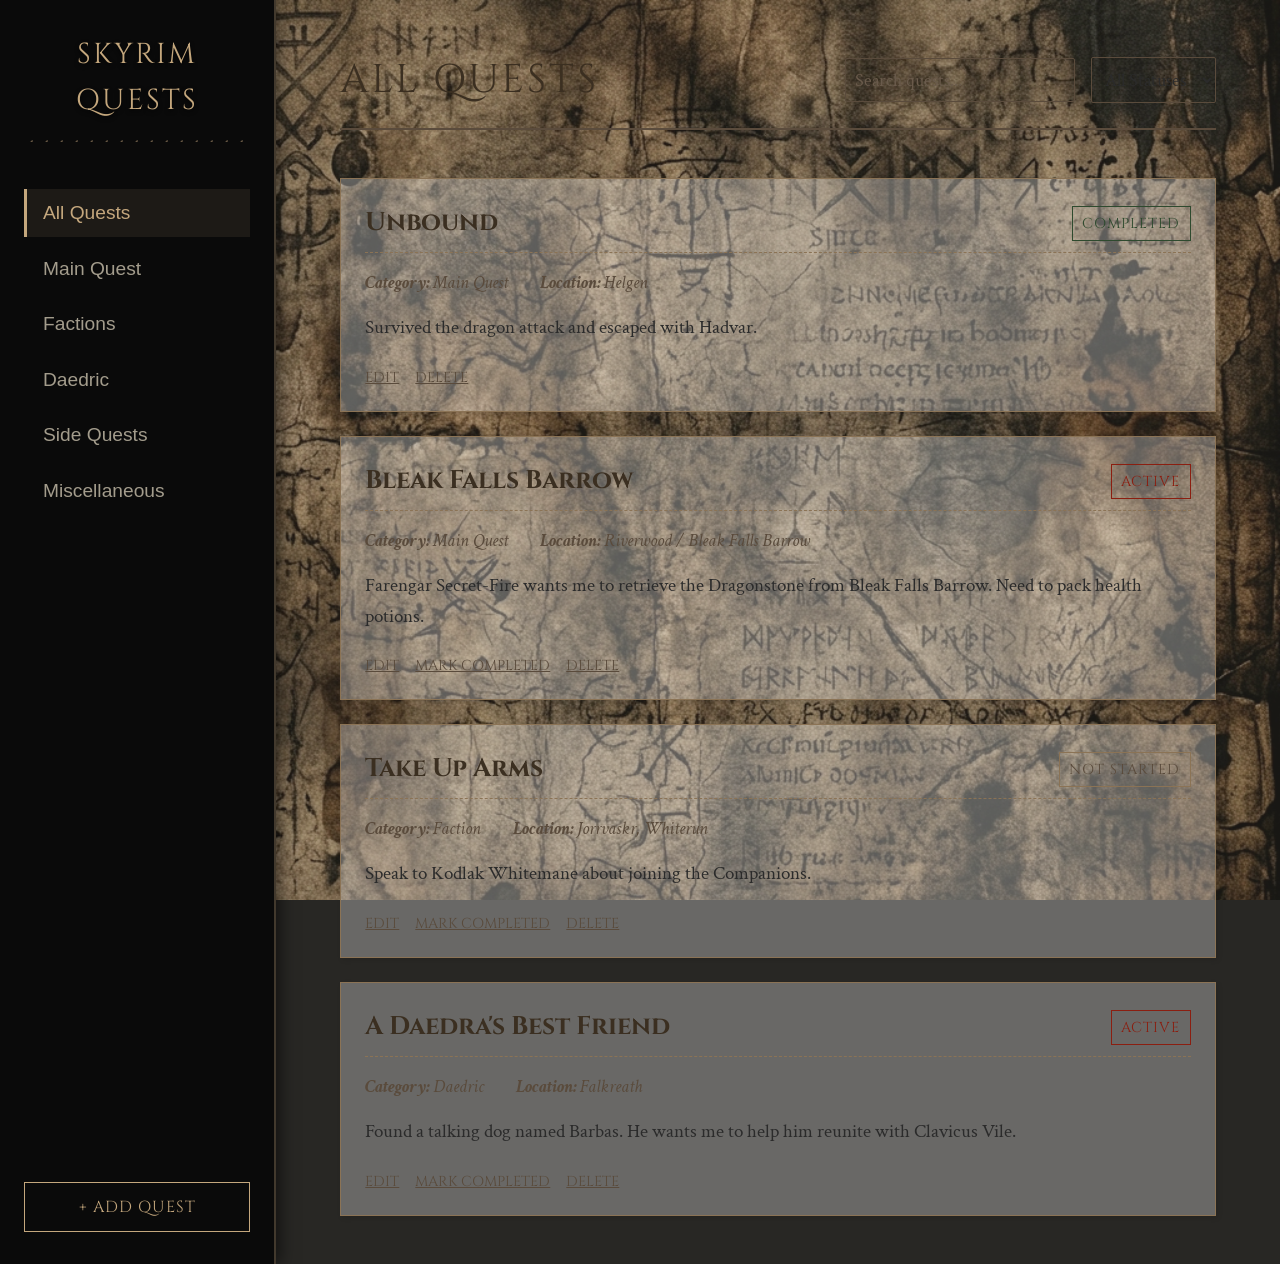
==== index.html @ 235bdf34 "Add initial quest tracking functionality with mock data and UI structure" ====
<!DOCTYPE html>
<html lang="en">
<head>
    <meta charset="UTF-8">
    <meta name="viewport" content="width=device-width, initial-scale=1.0">
    <title>Skyrim Quest Tracker</title>
    <meta name="description" content="A comprehensive tool to track your progress in The Elder Scrolls V: Skyrim.">
    <link rel="preconnect" href="https://fonts.googleapis.com">
    <link rel="preconnect" href="https://fonts.gstatic.com" crossorigin>
    <link href="https://fonts.googleapis.com/css2?family=Cinzel:wght@400;700&family=Crimson+Text:ital,wght@0,400;0,600;0,700;1,400&display=swap" rel="stylesheet">
    <link rel="stylesheet" href="styles.css">
</head>
<body>
    <div class="app-container">
        <!-- Sidebar Navigation -->
        <nav class="sidebar" id="sidebar">
            <div class="sidebar-header">
                <h1>Skyrim Quests</h1>
                <div class="ornament"></div>
            </div>
            
            <ul class="nav-links" id="category-nav">
                <li><button type="button" class="nav-item active" data-category="All" aria-pressed="true">All Quests</button></li>
                <li><button type="button" class="nav-item" data-category="Main Quest" aria-pressed="false">Main Quest</button></li>
                <li><button type="button" class="nav-item" data-category="Faction" aria-pressed="false">Factions</button></li>
                <li><button type="button" class="nav-item" data-category="Daedric" aria-pressed="false">Daedric</button></li>
                <li><button type="button" class="nav-item" data-category="Side Quest" aria-pressed="false">Side Quests</button></li>
                <li><button type="button" class="nav-item" data-category="Miscellaneous" aria-pressed="false">Miscellaneous</button></li>
            </ul>

            <button id="btn-add-quest" class="primary-btn">+ Add Quest</button>
        </nav>

        <!-- Main Content Area -->
        <main class="main-content">
            <header class="main-header">
                <h2 id="current-category-title">All Quests</h2>
                <div class="header-controls">
                    <label class="sr-only" for="search-input">Search quests</label>
                    <input type="text" id="search-input" placeholder="Search quests..." aria-label="Search quests by title or notes" autocomplete="off">
                    <label class="sr-only" for="status-filter">Filter by status</label>
                    <select id="status-filter" aria-label="Filter quests by status">
                        <option value="All">All Statuses</option>
                        <option value="Active">Active</option>
                        <option value="Completed">Completed</option>
                        <option value="Not Started">Not Started</option>
                    </select>
                </div>
            </header>

            <div class="quest-list-container">
                <ul id="quest-list" class="quest-list">
                    <!-- Quest items will be injected here by JS -->
                </ul>
                <div id="empty-state" class="empty-state hidden">
                    <p>No quests found.</p>
                </div>
            </div>
        </main>
    </div>

    <!-- Add/Edit Quest Modal -->
    <div id="quest-modal" class="modal hidden" role="dialog" aria-modal="true" aria-labelledby="modal-title" aria-describedby="quest-form-help">
        <div class="modal-content" tabindex="-1">
            <button type="button" class="close-modal" id="close-modal" aria-label="Close quest editor">&times;</button>
            <h2 id="modal-title">Add New Quest</h2>
            <p id="quest-form-help" class="form-help">Required fields are marked by the browser and quest names cannot be blank.</p>
            
            <form id="quest-form">
                <div class="form-group">
                    <label for="quest-title">Quest Name</label>
                    <input type="text" id="quest-title" required maxlength="120" aria-describedby="quest-title-error">
                    <p id="quest-title-error" class="field-error hidden" aria-live="polite"></p>
                </div>
                
                <div class="form-row">
                    <div class="form-group">
                        <label for="quest-category">Category</label>
                        <select id="quest-category" required>
                            <option value="Main Quest">Main Quest</option>
                            <option value="Faction">Faction</option>
                            <option value="Daedric">Daedric</option>
                            <option value="Side Quest">Side Quest</option>
                            <option value="Miscellaneous">Miscellaneous</option>
                        </select>
                    </div>
                    
                    <div class="form-group">
                        <label for="quest-status">Status</label>
                        <select id="quest-status" required>
                            <option value="Not Started">Not Started</option>
                            <option value="Active">Active</option>
                            <option value="Completed">Completed</option>
                        </select>
                    </div>
                </div>

                <div class="form-group">
                    <label for="quest-location">Location</label>
                    <input type="text" id="quest-location" maxlength="120">
                </div>
                
                <div class="form-group">
                    <label for="quest-notes">Journal Notes</label>
                    <textarea id="quest-notes" rows="4" maxlength="1500"></textarea>
                </div>

                <button type="submit" class="primary-btn submit-btn">Save Quest</button>
            </form>
        </div>
    </div>

    <script src="app.js"></script>
</body>
</html>
---- styles.css ----
:root {
    --bg-dark: #121212;
    --bg-panel: #1e1e1e;
    --text-primary: #e8dcc4; /* Parchment/bone color */
    --text-secondary: #a39c8c;
    --accent: #c4a77d; /* Gold/brass */
    --accent-hover: #e0ca9d;
    --border-color: rgba(196, 167, 125, 0.3);
    
    --font-heading: 'Cinzel', serif;
    --font-body: 'Crimson Text', serif;
}

* {
    box-sizing: border-box;
    margin: 0;
    padding: 0;
}

body {
    font-family: var(--font-body);
    background-color: var(--bg-dark);
    color: var(--text-primary);
    line-height: 1.6;
    overflow-x: hidden;
    /* Adding a subtle dark noise texture could go here */
}

h1, h2, h3, h4, h5, h6 {
    font-family: var(--font-heading);
    font-weight: 400;
}

.app-container {
    display: flex;
    min-height: 100vh;
}

/* Sidebar */
.sidebar {
    width: 280px;
    background-color: #0a0a0a;
    border-right: 2px solid var(--border-color);
    padding: 2rem 1.5rem;
    display: flex;
    flex-direction: column;
    box-shadow: 5px 0 15px rgba(0, 0, 0, 0.5);
    z-index: 10;
}

.sidebar-header {
    margin-bottom: 2.5rem;
    text-align: center;
}

.sidebar-header h1 {
    font-size: 1.8rem;
    color: var(--accent);
    letter-spacing: 2px;
    text-transform: uppercase;
    text-shadow: 0 2px 4px rgba(0,0,0,0.8);
}

.ornament {
    height: 15px;
    margin-top: 10px;
    background: radial-gradient(circle, var(--accent) 1px, transparent 1px);
    background-size: 15px 15px;
    background-position: center;
    background-repeat: repeat-x;
    opacity: 0.5;
}

.nav-links {
    list-style: none;
    flex-grow: 1;
}

.nav-links li {
    margin-bottom: 0.5rem;
}

.nav-item {
    display: block;
    width: 100%;
    padding: 0.8rem 1rem;
    cursor: pointer;
    font-size: 1.2rem;
    border-left: 3px solid transparent;
    transition: all 0.3s ease;
    color: var(--text-secondary);
    background: transparent;
    border-top: none;
    border-right: none;
    border-bottom: none;
    text-align: left;
}

.nav-item:hover {
    color: var(--text-primary);
    background-color: rgba(255, 255, 255, 0.03);
    padding-left: 1.5rem;
}

.nav-item.active {
    color: var(--accent);
    border-left: 3px solid var(--accent);
    background-color: rgba(196, 167, 125, 0.1);
}

.nav-item:focus-visible,
.primary-btn:focus-visible,
.action-btn:focus-visible,
.close-modal:focus-visible,
input:focus-visible,
select:focus-visible,
textarea:focus-visible {
    outline: 2px solid #8b1e10;
    outline-offset: 2px;
}

/* Primary Button */
.primary-btn {
    background: transparent;
    color: var(--accent);
    border: 1px solid var(--accent);
    padding: 0.8rem;
    font-family: var(--font-heading);
    font-size: 1rem;
    cursor: pointer;
    transition: all 0.3s ease;
    text-transform: uppercase;
    letter-spacing: 1px;
}

.primary-btn:hover {
    background-color: var(--accent);
    color: var(--bg-dark);
    box-shadow: 0 0 10px rgba(196, 167, 125, 0.4);
}

/* Main Content */
.main-content {
    flex-grow: 1;
    background-image: url('assets/parchment.png');
    background-size: cover;
    background-attachment: fixed;
    background-position: center;
    position: relative;
    padding: 3rem 4rem;
    color: #2b2b2b; /* Dark ink color for parchment */
}

/* Adding an overlay to make parchment a bit more readable if needed */
.main-content::before {
    content: '';
    position: absolute;
    top: 0; left: 0; right: 0; bottom: 0;
    background: rgba(232, 220, 196, 0.1); 
    pointer-events: none;
}

.main-header {
    position: relative;
    z-index: 1;
    display: flex;
    justify-content: space-between;
    align-items: center;
    margin-bottom: 3rem;
    border-bottom: 2px solid #5a4b3c;
    padding-bottom: 1rem;
}

.main-header h2 {
    font-size: 2.5rem;
    color: #3b2f21;
    text-transform: uppercase;
    letter-spacing: 3px;
}

.header-controls {
    display: flex;
    gap: 1rem;
    align-items: center;
}

input, select, textarea {
    font-family: var(--font-body);
    font-size: 1.1rem;
    padding: 0.6rem;
    background-color: rgba(0, 0, 0, 0.05);
    border: 1px solid #5a4b3c;
    color: #2b2b2b;
    border-radius: 2px;
}

input:focus, select:focus, textarea:focus {
    outline: none;
    border-color: #8b1e10; /* Dragon red focus */
    box-shadow: 0 0 5px rgba(139, 30, 16, 0.3);
}

::placeholder {
    color: #6a5b4c;
}

/* Quest List */
.quest-list-container {
    position: relative;
    z-index: 1;
}

.quest-list {
    list-style: none;
    display: flex;
    flex-direction: column;
    gap: 1.5rem;
}

.quest-card {
    background: rgba(255, 255, 255, 0.3);
    border: 1px solid #8b7355;
    padding: 1.5rem;
    display: flex;
    flex-direction: column;
    gap: 1rem;
    transition: transform 0.2s, box-shadow 0.2s;
    box-shadow: 2px 2px 5px rgba(0,0,0,0.1);
}

.quest-card:hover {
    transform: translateY(-2px);
    box-shadow: 4px 4px 10px rgba(0,0,0,0.15);
    background: rgba(255, 255, 255, 0.4);
}

.quest-header {
    display: flex;
    justify-content: space-between;
    align-items: center;
    border-bottom: 1px dashed #8b7355;
    padding-bottom: 0.5rem;
}

.quest-title {
    font-family: var(--font-heading);
    font-size: 1.6rem;
    font-weight: 700;
    color: #3b2f21;
}

.quest-status {
    font-family: var(--font-heading);
    font-size: 0.9rem;
    padding: 0.3rem 0.6rem;
    border: 1px solid #8b7355;
    text-transform: uppercase;
    letter-spacing: 1px;
}

.status-active { color: #8b1e10; border-color: #8b1e10; }
.status-completed { color: #2e4a2e; border-color: #2e4a2e; }
.status-not-started { color: #5a4b3c; }

.quest-meta {
    display: flex;
    gap: 2rem;
    font-style: italic;
    font-size: 1.1rem;
    color: #5a4b3c;
}

.quest-notes {
    font-size: 1.2rem;
    line-height: 1.6;
}

.quest-notes p {
    white-space: pre-line;
}

.quest-actions {
    display: flex;
    gap: 1rem;
    margin-top: 0.5rem;
}

.action-btn {
    background: none;
    border: none;
    font-family: var(--font-heading);
    color: #5a4b3c;
    cursor: pointer;
    font-size: 0.9rem;
    text-transform: uppercase;
    text-decoration: underline;
}

.action-btn:hover {
    color: #8b1e10;
}

.empty-state {
    text-align: center;
    font-size: 1.5rem;
    color: #6a5b4c;
    font-style: italic;
    padding: 3rem;
}

.hidden {
    display: none !important;
}

/* Modal */
.modal {
    position: fixed;
    top: 0; left: 0; width: 100%; height: 100%;
    background: rgba(0, 0, 0, 0.8);
    display: flex;
    justify-content: center;
    align-items: center;
    z-index: 100;
}

.modal-content {
    background-image: url('assets/parchment.png');
    background-size: cover;
    padding: 3rem;
    width: 90%;
    max-width: 600px;
    border: 2px solid var(--accent);
    box-shadow: 0 0 30px rgba(0,0,0,0.8);
    position: relative;
    color: #2b2b2b;
}

.close-modal {
    position: absolute;
    top: 1rem;
    right: 1.5rem;
    font-size: 2rem;
    cursor: pointer;
    color: #5a4b3c;
    background: transparent;
    border: none;
    line-height: 1;
}

.close-modal:hover {
    color: #8b1e10;
}

.modal-content h2 {
    font-size: 2rem;
    margin-bottom: 2rem;
    color: #3b2f21;
    border-bottom: 2px solid #5a4b3c;
    padding-bottom: 0.5rem;
}

.form-group {
    display: flex;
    flex-direction: column;
    margin-bottom: 1.5rem;
}

.form-row {
    display: flex;
    gap: 1.5rem;
}

.form-row .form-group {
    flex: 1;
}

.form-group label {
    font-family: var(--font-heading);
    font-weight: 700;
    margin-bottom: 0.5rem;
    color: #3b2f21;
    text-transform: uppercase;
    letter-spacing: 1px;
}

.form-help {
    margin-bottom: 1.5rem;
    color: #5a4b3c;
}

.field-error {
    margin-top: 0.4rem;
    color: #8b1e10;
    font-size: 1rem;
}

.sr-only {
    position: absolute;
    width: 1px;
    height: 1px;
    padding: 0;
    margin: -1px;
    overflow: hidden;
    clip: rect(0, 0, 0, 0);
    white-space: nowrap;
    border: 0;
}

.submit-btn {
    width: 100%;
    margin-top: 1rem;
    border-color: #3b2f21;
    color: #3b2f21;
}

.submit-btn:hover {
    background-color: #3b2f21;
    color: #e8dcc4;
    box-shadow: none;
}

/* Responsive */
@media (max-width: 768px) {
    .app-container {
        flex-direction: column;
    }
    .sidebar {
        width: 100%;
        border-right: none;
        border-bottom: 2px solid var(--border-color);
        padding: 1rem;
    }
    .main-content {
        padding: 1.5rem;
    }
    .main-header {
        flex-direction: column;
        align-items: flex-start;
        gap: 1rem;
    }
    .header-controls {
        width: 100%;
        flex-direction: column;
    }
    .header-controls input, .header-controls select {
        flex: 1;
        width: 100%;
    }
    .quest-header,
    .quest-meta,
    .quest-actions,
    .form-row {
        flex-direction: column;
        align-items: flex-start;
        gap: 0.75rem;
    }
    .modal-content {
        padding: 2rem 1.5rem;
    }
}
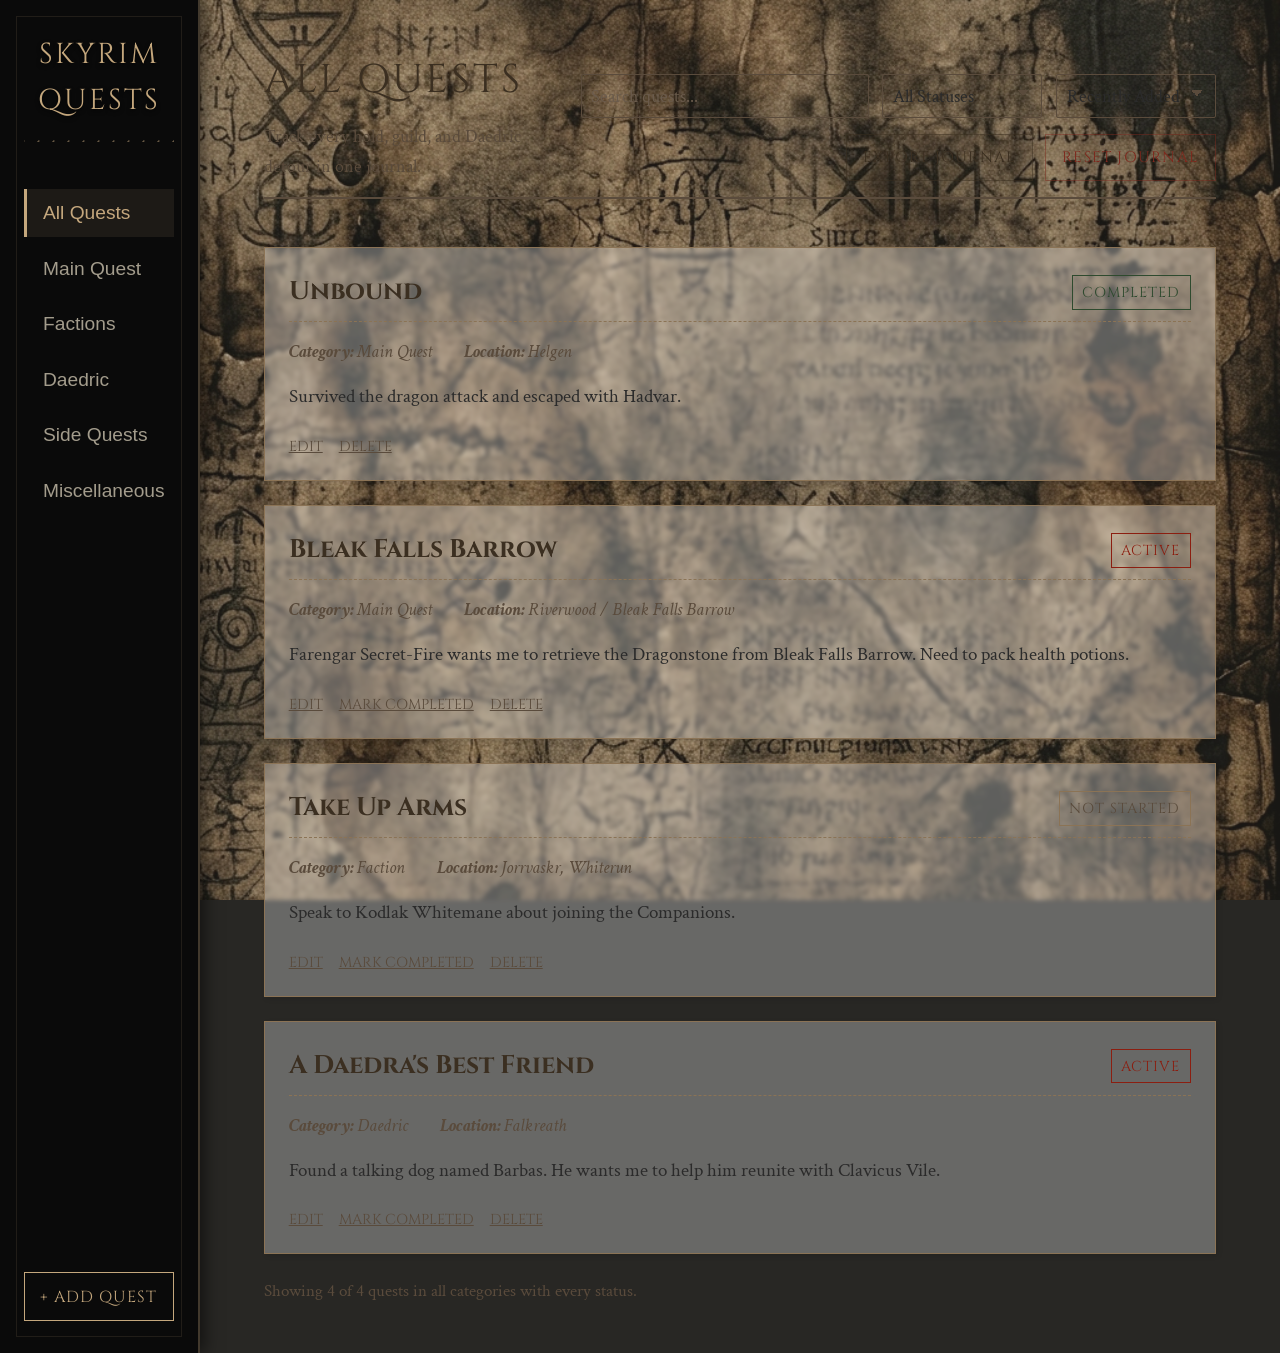
==== commit 05d154e4: "Enhance quest tracking functionality with improved state management, filtering, sorting, and UI upda" ====
--- a/index.html
+++ b/index.html
@@ -34,17 +34,34 @@
         <!-- Main Content Area -->
         <main class="main-content">
             <header class="main-header">
-                <h2 id="current-category-title">All Quests</h2>
+                <div class="header-copy">
+                    <h2 id="current-category-title">All Quests</h2>
+                    <p class="header-subtitle">Track every hold, guild, and Daedric detour in one journal.</p>
+                </div>
                 <div class="header-controls">
-                    <label class="sr-only" for="search-input">Search quests</label>
-                    <input type="text" id="search-input" placeholder="Search quests..." aria-label="Search quests by title or notes" autocomplete="off">
-                    <label class="sr-only" for="status-filter">Filter by status</label>
-                    <select id="status-filter" aria-label="Filter quests by status">
-                        <option value="All">All Statuses</option>
-                        <option value="Active">Active</option>
-                        <option value="Completed">Completed</option>
-                        <option value="Not Started">Not Started</option>
-                    </select>
+                    <div class="filter-grid">
+                        <label class="sr-only" for="search-input">Search quests</label>
+                        <input type="text" id="search-input" placeholder="Search quests..." aria-label="Search quests by title or notes" autocomplete="off">
+                        <label class="sr-only" for="status-filter">Filter by status</label>
+                        <select id="status-filter" aria-label="Filter quests by status">
+                            <option value="All">All Statuses</option>
+                            <option value="Active">Active</option>
+                            <option value="Completed">Completed</option>
+                            <option value="Not Started">Not Started</option>
+                        </select>
+                        <label class="sr-only" for="sort-filter">Sort quests</label>
+                        <select id="sort-filter" aria-label="Sort quests">
+                            <option value="recent">Recently Added</option>
+                            <option value="title-asc">Title A to Z</option>
+                            <option value="title-desc">Title Z to A</option>
+                            <option value="status">Status</option>
+                            <option value="category">Category</option>
+                        </select>
+                    </div>
+                    <div class="utility-actions">
+                        <button type="button" id="btn-export-quests" class="secondary-btn">Export Journal</button>
+                        <button type="button" id="btn-reset-quests" class="secondary-btn danger-btn">Reset Journal</button>
+                    </div>
                 </div>
             </header>
 
@@ -56,6 +73,7 @@
                     <p>No quests found.</p>
                 </div>
             </div>
+            <p id="quest-summary" class="quest-summary" aria-live="polite"></p>
         </main>
     </div>
 
--- a/styles.css
+++ b/styles.css
@@ -5,6 +5,8 @@
     --text-secondary: #a39c8c;
     --accent: #c4a77d; /* Gold/brass */
     --accent-hover: #e0ca9d;
+    --accent-deep: #7f5b32;
+    --danger: #7e281d;
     --border-color: rgba(196, 167, 125, 0.3);
     
     --font-heading: 'Cinzel', serif;
@@ -46,6 +48,16 @@
     flex-direction: column;
     box-shadow: 5px 0 15px rgba(0, 0, 0, 0.5);
     z-index: 10;
+    position: relative;
+    overflow: hidden;
+}
+
+.sidebar::after {
+    content: '';
+    position: absolute;
+    inset: 1rem;
+    border: 1px solid rgba(196, 167, 125, 0.12);
+    pointer-events: none;
 }
 
 .sidebar-header {
@@ -133,6 +145,35 @@
     letter-spacing: 1px;
 }
 
+.secondary-btn {
+    background: rgba(59, 47, 33, 0.08);
+    color: #3b2f21;
+    border: 1px solid rgba(59, 47, 33, 0.45);
+    padding: 0.75rem 1rem;
+    font-family: var(--font-heading);
+    font-size: 0.95rem;
+    cursor: pointer;
+    text-transform: uppercase;
+    letter-spacing: 0.08em;
+    transition: background-color 0.2s ease, color 0.2s ease, transform 0.2s ease;
+}
+
+.secondary-btn:hover {
+    background: #3b2f21;
+    color: #f3e9d6;
+    transform: translateY(-1px);
+}
+
+.danger-btn {
+    border-color: rgba(126, 40, 29, 0.45);
+    color: var(--danger);
+}
+
+.danger-btn:hover {
+    background: var(--danger);
+    color: #f8eee3;
+}
+
 .primary-btn:hover {
     background-color: var(--accent);
     color: var(--bg-dark);
@@ -149,6 +190,7 @@
     position: relative;
     padding: 3rem 4rem;
     color: #2b2b2b; /* Dark ink color for parchment */
+    isolation: isolate;
 }
 
 /* Adding an overlay to make parchment a bit more readable if needed */
@@ -165,10 +207,15 @@
     z-index: 1;
     display: flex;
     justify-content: space-between;
-    align-items: center;
+    align-items: flex-end;
     margin-bottom: 3rem;
     border-bottom: 2px solid #5a4b3c;
     padding-bottom: 1rem;
+    gap: 1.5rem;
+}
+
+.header-copy {
+    max-width: 28rem;
 }
 
 .main-header h2 {
@@ -178,10 +225,31 @@
     letter-spacing: 3px;
 }
 
+.header-subtitle {
+    margin-top: 0.65rem;
+    color: #5a4b3c;
+    font-size: 1.15rem;
+    max-width: 30rem;
+}
+
 .header-controls {
     display: flex;
     gap: 1rem;
-    align-items: center;
+    align-items: flex-end;
+    flex-wrap: wrap;
+    justify-content: flex-end;
+}
+
+.filter-grid {
+    display: grid;
+    grid-template-columns: minmax(14rem, 1.8fr) repeat(2, minmax(10rem, 1fr));
+    gap: 0.85rem;
+}
+
+.utility-actions {
+    display: flex;
+    gap: 0.75rem;
+    flex-wrap: wrap;
 }
 
 input, select, textarea {
@@ -194,6 +262,15 @@
     border-radius: 2px;
 }
 
+select {
+    appearance: none;
+    background-image: linear-gradient(45deg, transparent 50%, #5a4b3c 50%), linear-gradient(135deg, #5a4b3c 50%, transparent 50%);
+    background-position: calc(100% - 18px) calc(50% - 3px), calc(100% - 12px) calc(50% - 3px);
+    background-size: 6px 6px, 6px 6px;
+    background-repeat: no-repeat;
+    padding-right: 2.2rem;
+}
+
 input:focus, select:focus, textarea:focus {
     outline: none;
     border-color: #8b1e10; /* Dragon red focus */
@@ -226,6 +303,7 @@
     gap: 1rem;
     transition: transform 0.2s, box-shadow 0.2s;
     box-shadow: 2px 2px 5px rgba(0,0,0,0.1);
+    backdrop-filter: blur(2px);
 }
 
 .quest-card:hover {
@@ -283,6 +361,7 @@
     display: flex;
     gap: 1rem;
     margin-top: 0.5rem;
+    flex-wrap: wrap;
 }
 
 .action-btn {
@@ -308,6 +387,14 @@
     padding: 3rem;
 }
 
+.quest-summary {
+    position: relative;
+    z-index: 1;
+    margin-top: 1.5rem;
+    color: #5a4b3c;
+    font-size: 1.05rem;
+}
+
 .hidden {
     display: none !important;
 }
@@ -329,6 +416,8 @@
     padding: 3rem;
     width: 90%;
     max-width: 600px;
+    max-height: min(90vh, 48rem);
+    overflow-y: auto;
     border: 2px solid var(--accent);
     box-shadow: 0 0 30px rgba(0,0,0,0.8);
     position: relative;
@@ -430,8 +519,12 @@
         border-bottom: 2px solid var(--border-color);
         padding: 1rem;
     }
+    .sidebar::after {
+        inset: 0.6rem;
+    }
     .main-content {
         padding: 1.5rem;
+        background-attachment: scroll;
     }
     .main-header {
         flex-direction: column;
@@ -441,9 +534,20 @@
     .header-controls {
         width: 100%;
         flex-direction: column;
-    }
-    .header-controls input, .header-controls select {
-        flex: 1;
+        align-items: stretch;
+    }
+    .filter-grid,
+    .utility-actions {
+        width: 100%;
+    }
+    .filter-grid {
+        grid-template-columns: 1fr;
+    }
+    .utility-actions {
+        flex-direction: column;
+    }
+    .secondary-btn,
+    .primary-btn {
         width: 100%;
     }
     .quest-header,
@@ -454,7 +558,37 @@
         align-items: flex-start;
         gap: 0.75rem;
     }
+    .main-header h2 {
+        font-size: 2rem;
+        letter-spacing: 2px;
+    }
+    .quest-card {
+        padding: 1.2rem;
+    }
     .modal-content {
         padding: 2rem 1.5rem;
-    }
-}
+        width: calc(100% - 1.5rem);
+    }
+}
+
+@media (max-width: 480px) {
+    body {
+        line-height: 1.5;
+    }
+    .sidebar-header h1 {
+        font-size: 1.45rem;
+    }
+    .main-content {
+        padding: 1rem;
+    }
+    .quest-title {
+        font-size: 1.3rem;
+    }
+    .quest-meta,
+    .quest-notes {
+        font-size: 1rem;
+    }
+    .action-btn {
+        font-size: 0.85rem;
+    }
+}
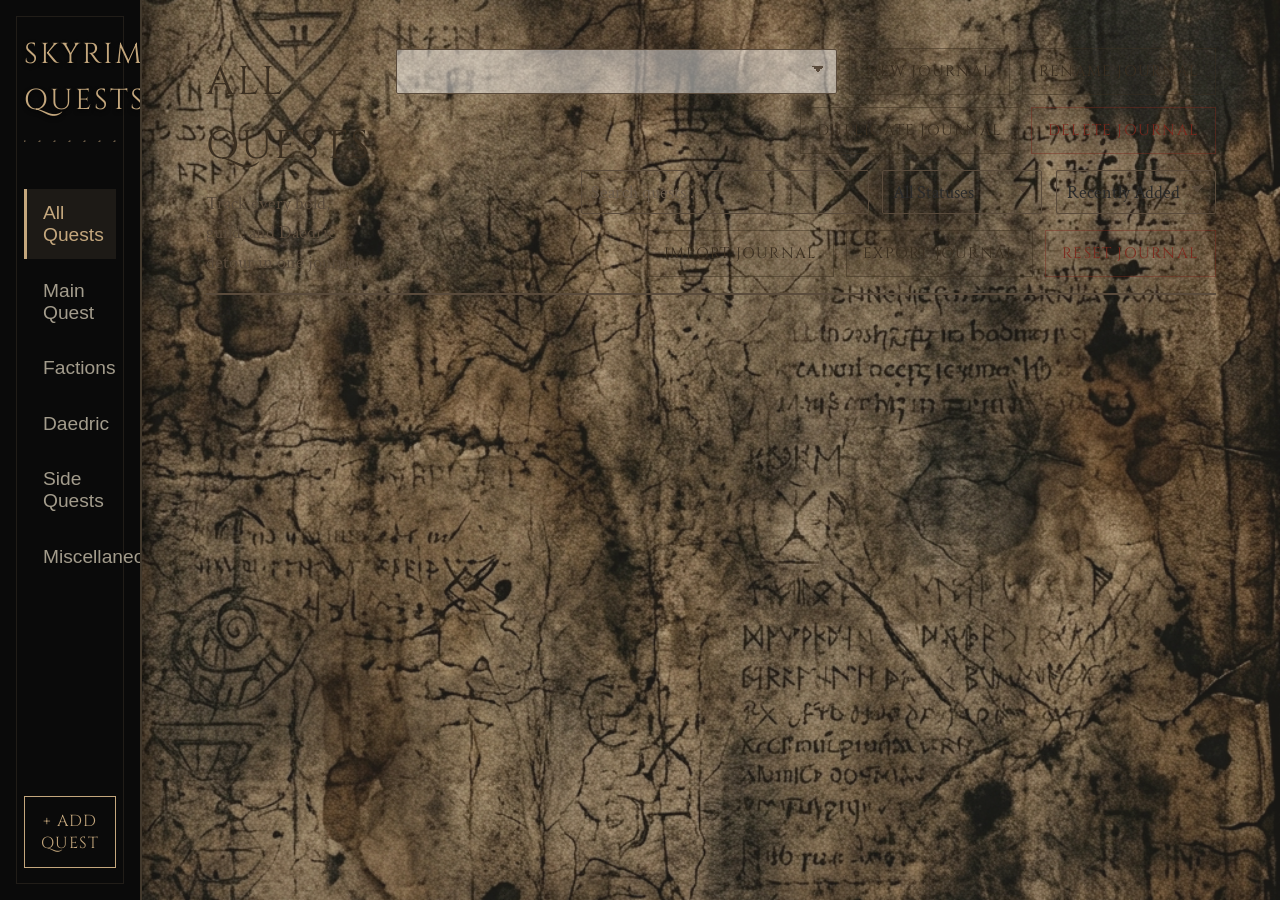
==== commit fb977f79: "feat: add journal management controls and quest data handling - Introduced journal controls in index" ====
--- a/index.html
+++ b/index.html
@@ -39,6 +39,14 @@
                     <p class="header-subtitle">Track every hold, guild, and Daedric detour in one journal.</p>
                 </div>
                 <div class="header-controls">
+                    <div class="journal-controls">
+                        <label class="sr-only" for="journal-select">Select journal</label>
+                        <select id="journal-select" aria-label="Select character journal"></select>
+                        <button type="button" id="btn-new-journal" class="secondary-btn">New Journal</button>
+                        <button type="button" id="btn-rename-journal" class="secondary-btn">Rename Journal</button>
+                        <button type="button" id="btn-duplicate-journal" class="secondary-btn">Duplicate Journal</button>
+                        <button type="button" id="btn-delete-journal" class="secondary-btn danger-btn">Delete Journal</button>
+                    </div>
                     <div class="filter-grid">
                         <label class="sr-only" for="search-input">Search quests</label>
                         <input type="text" id="search-input" placeholder="Search quests..." aria-label="Search quests by title or notes" autocomplete="off">
@@ -59,6 +67,7 @@
                         </select>
                     </div>
                     <div class="utility-actions">
+                        <button type="button" id="btn-import-quests" class="secondary-btn">Import Journal</button>
                         <button type="button" id="btn-export-quests" class="secondary-btn">Export Journal</button>
                         <button type="button" id="btn-reset-quests" class="secondary-btn danger-btn">Reset Journal</button>
                     </div>
@@ -76,6 +85,8 @@
             <p id="quest-summary" class="quest-summary" aria-live="polite"></p>
         </main>
     </div>
+
+    <input type="file" id="import-quests-input" accept=".json,application/json" hidden>
 
     <!-- Add/Edit Quest Modal -->
     <div id="quest-modal" class="modal hidden" role="dialog" aria-modal="true" aria-labelledby="modal-title" aria-describedby="quest-form-help">
@@ -128,6 +139,7 @@
         </div>
     </div>
 
+    <script src="quest-data.js"></script>
     <script src="app.js"></script>
 </body>
 </html>
--- a/styles.css
+++ b/styles.css
@@ -240,6 +240,21 @@
     justify-content: flex-end;
 }
 
+.journal-controls {
+    display: flex;
+    gap: 0.75rem;
+    align-items: center;
+    flex-wrap: wrap;
+    justify-content: flex-end;
+    width: 100%;
+}
+
+.journal-controls select {
+    min-width: min(100%, 16rem);
+    background-color: rgba(255, 255, 255, 0.45);
+    flex: 1 1 12rem;
+}
+
 .filter-grid {
     display: grid;
     grid-template-columns: minmax(14rem, 1.8fr) repeat(2, minmax(10rem, 1fr));
@@ -250,6 +265,17 @@
     display: flex;
     gap: 0.75rem;
     flex-wrap: wrap;
+}
+
+.secondary-btn:disabled {
+    opacity: 0.55;
+    cursor: not-allowed;
+    transform: none;
+}
+
+.secondary-btn:disabled:hover {
+    background: rgba(59, 47, 33, 0.08);
+    color: #3b2f21;
 }
 
 input, select, textarea {
@@ -355,6 +381,51 @@
 
 .quest-notes p {
     white-space: pre-line;
+}
+
+.quest-taxonomy {
+    display: flex;
+    flex-direction: column;
+    gap: 0.65rem;
+}
+
+.quest-tags {
+    display: flex;
+    gap: 0.55rem;
+    flex-wrap: wrap;
+}
+
+.quest-tag {
+    display: inline-flex;
+    align-items: center;
+    padding: 0.2rem 0.65rem;
+    border: 1px solid rgba(59, 47, 33, 0.25);
+    border-radius: 999px;
+    background: rgba(59, 47, 33, 0.08);
+    color: #3b2f21;
+    font-family: var(--font-heading);
+    font-size: 0.78rem;
+    letter-spacing: 0.06em;
+    text-transform: uppercase;
+}
+
+.tag-branch-group {
+    background: rgba(127, 91, 50, 0.16);
+    border-color: rgba(127, 91, 50, 0.35);
+}
+
+.tag-branch {
+    background: rgba(139, 30, 16, 0.1);
+    border-color: rgba(139, 30, 16, 0.28);
+}
+
+.quest-prerequisites {
+    color: #5a4b3c;
+    font-size: 1rem;
+}
+
+.quest-prerequisites strong {
+    color: #3b2f21;
 }
 
 .quest-actions {
@@ -536,13 +607,18 @@
         flex-direction: column;
         align-items: stretch;
     }
+    .journal-controls,
     .filter-grid,
     .utility-actions {
         width: 100%;
     }
+    .journal-controls {
+        justify-content: stretch;
+    }
     .filter-grid {
         grid-template-columns: 1fr;
     }
+    .journal-controls,
     .utility-actions {
         flex-direction: column;
     }
@@ -558,6 +634,9 @@
         align-items: flex-start;
         gap: 0.75rem;
     }
+    .quest-tags {
+        gap: 0.45rem;
+    }
     .main-header h2 {
         font-size: 2rem;
         letter-spacing: 2px;
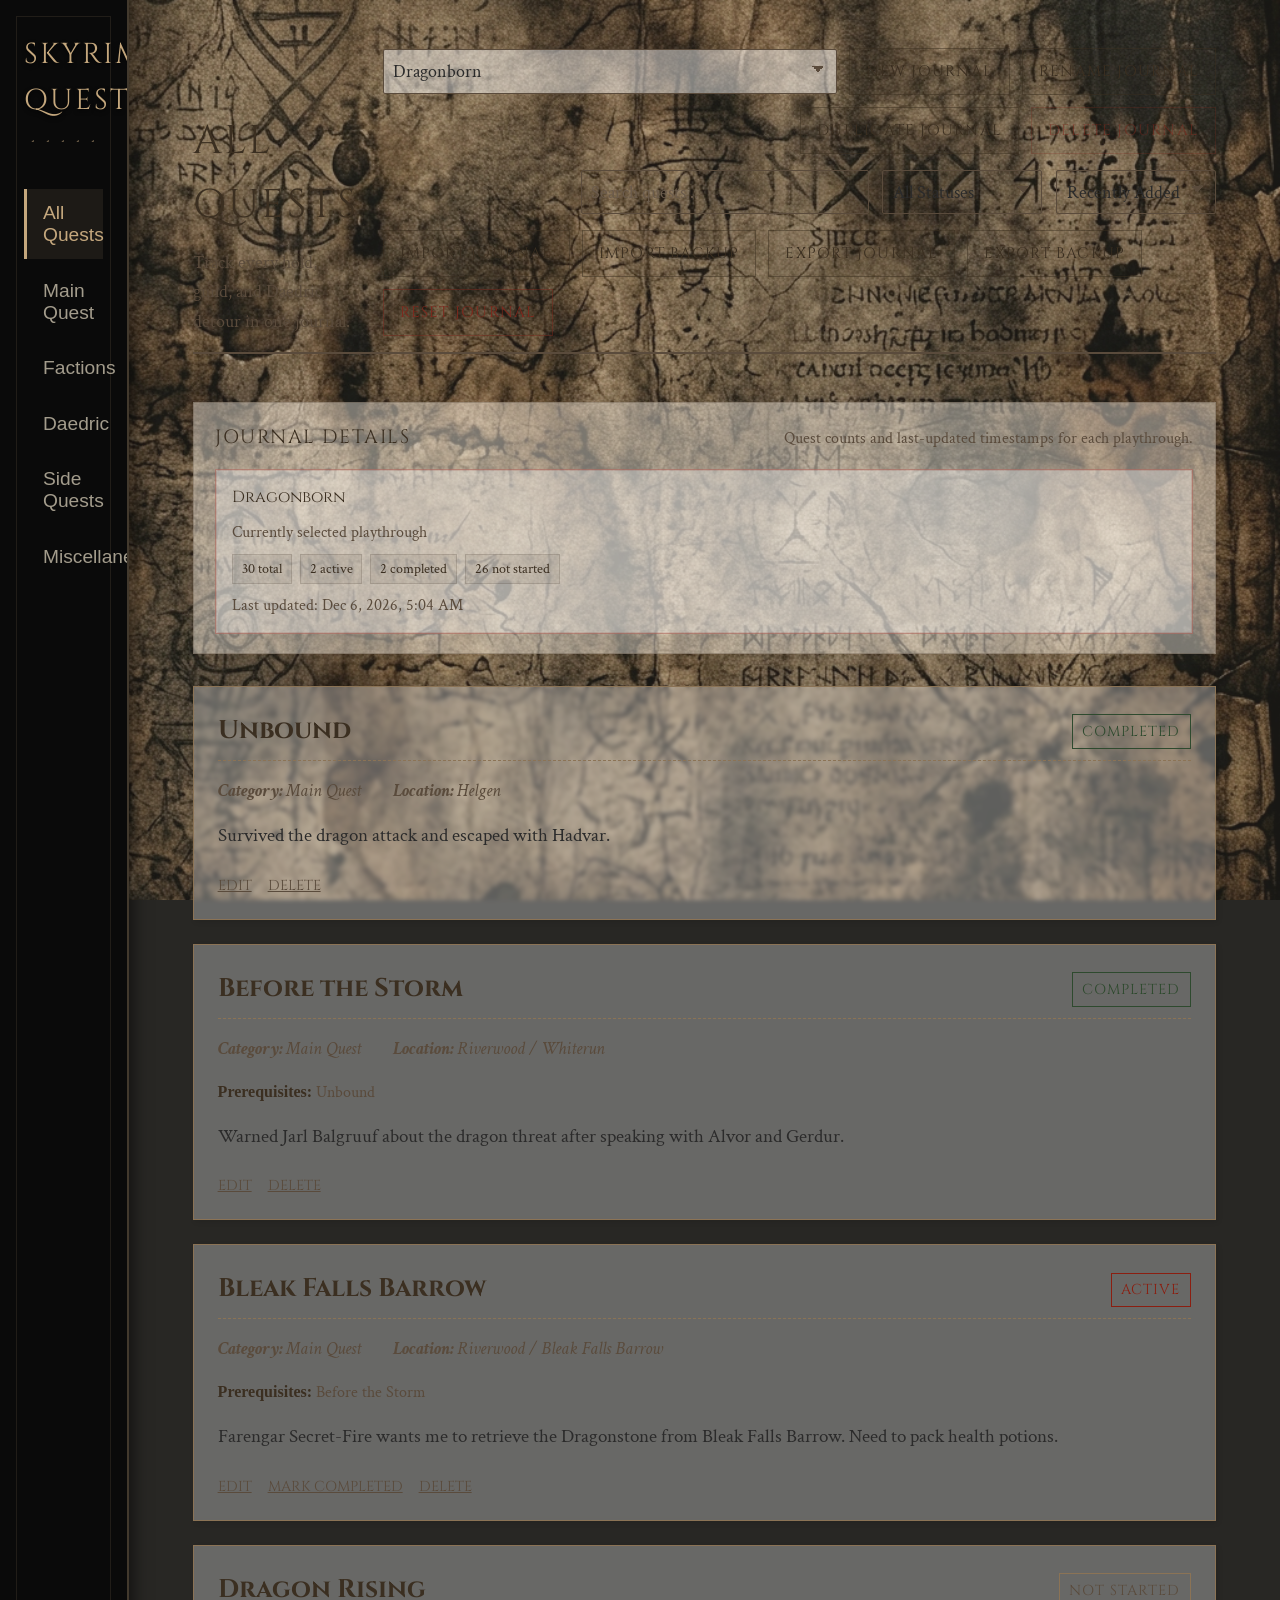
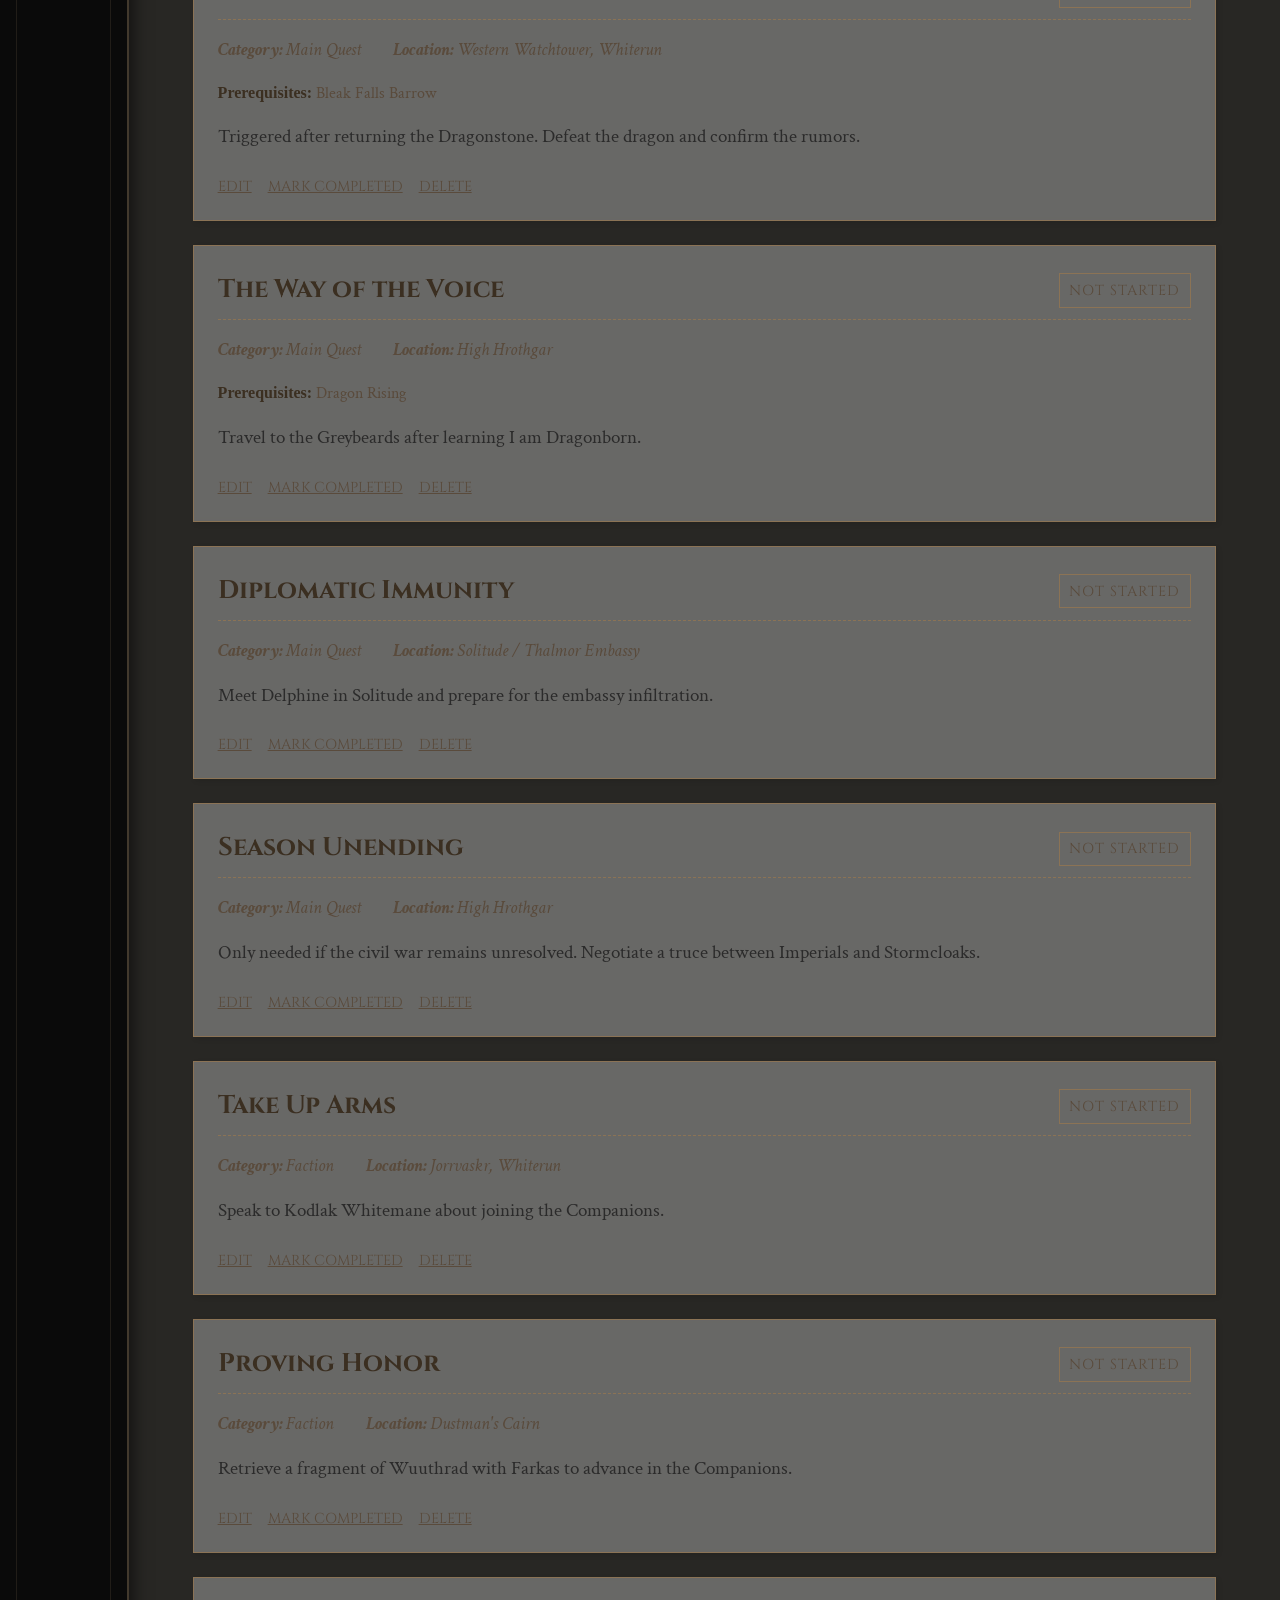
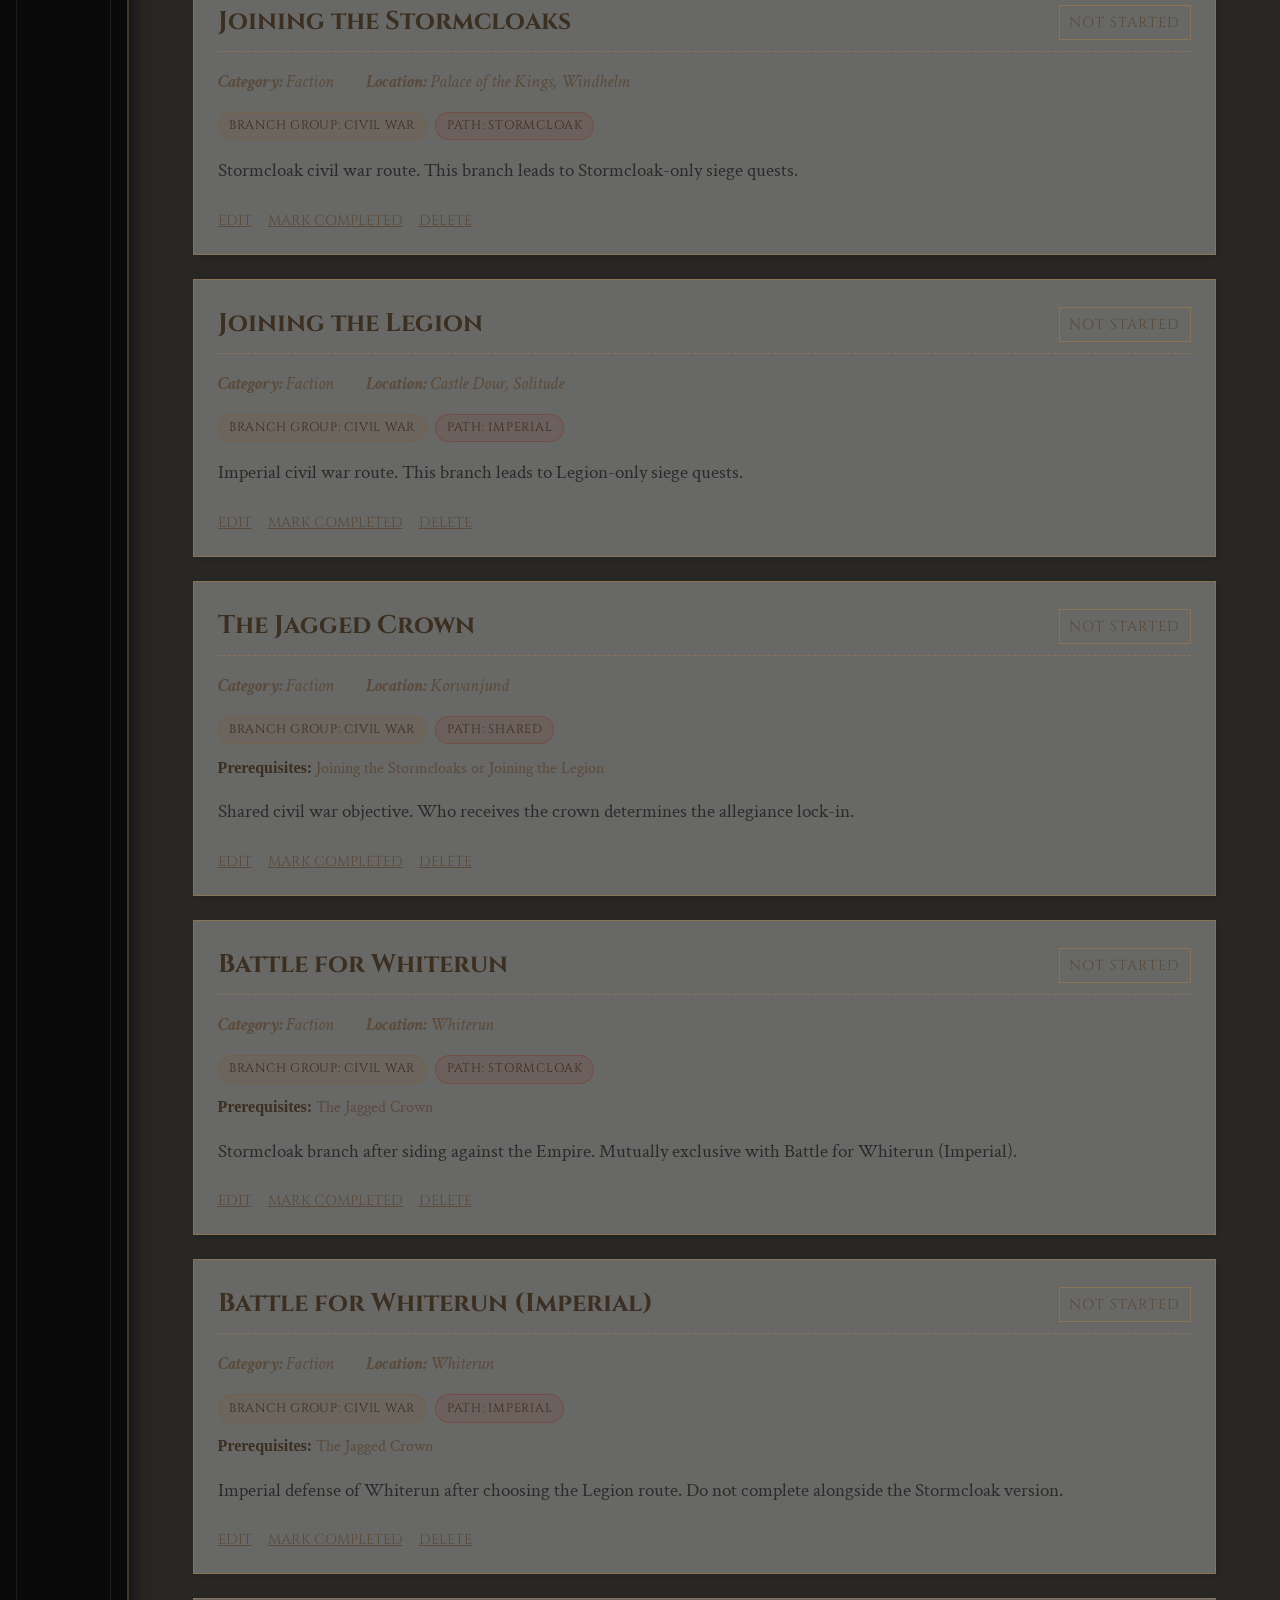
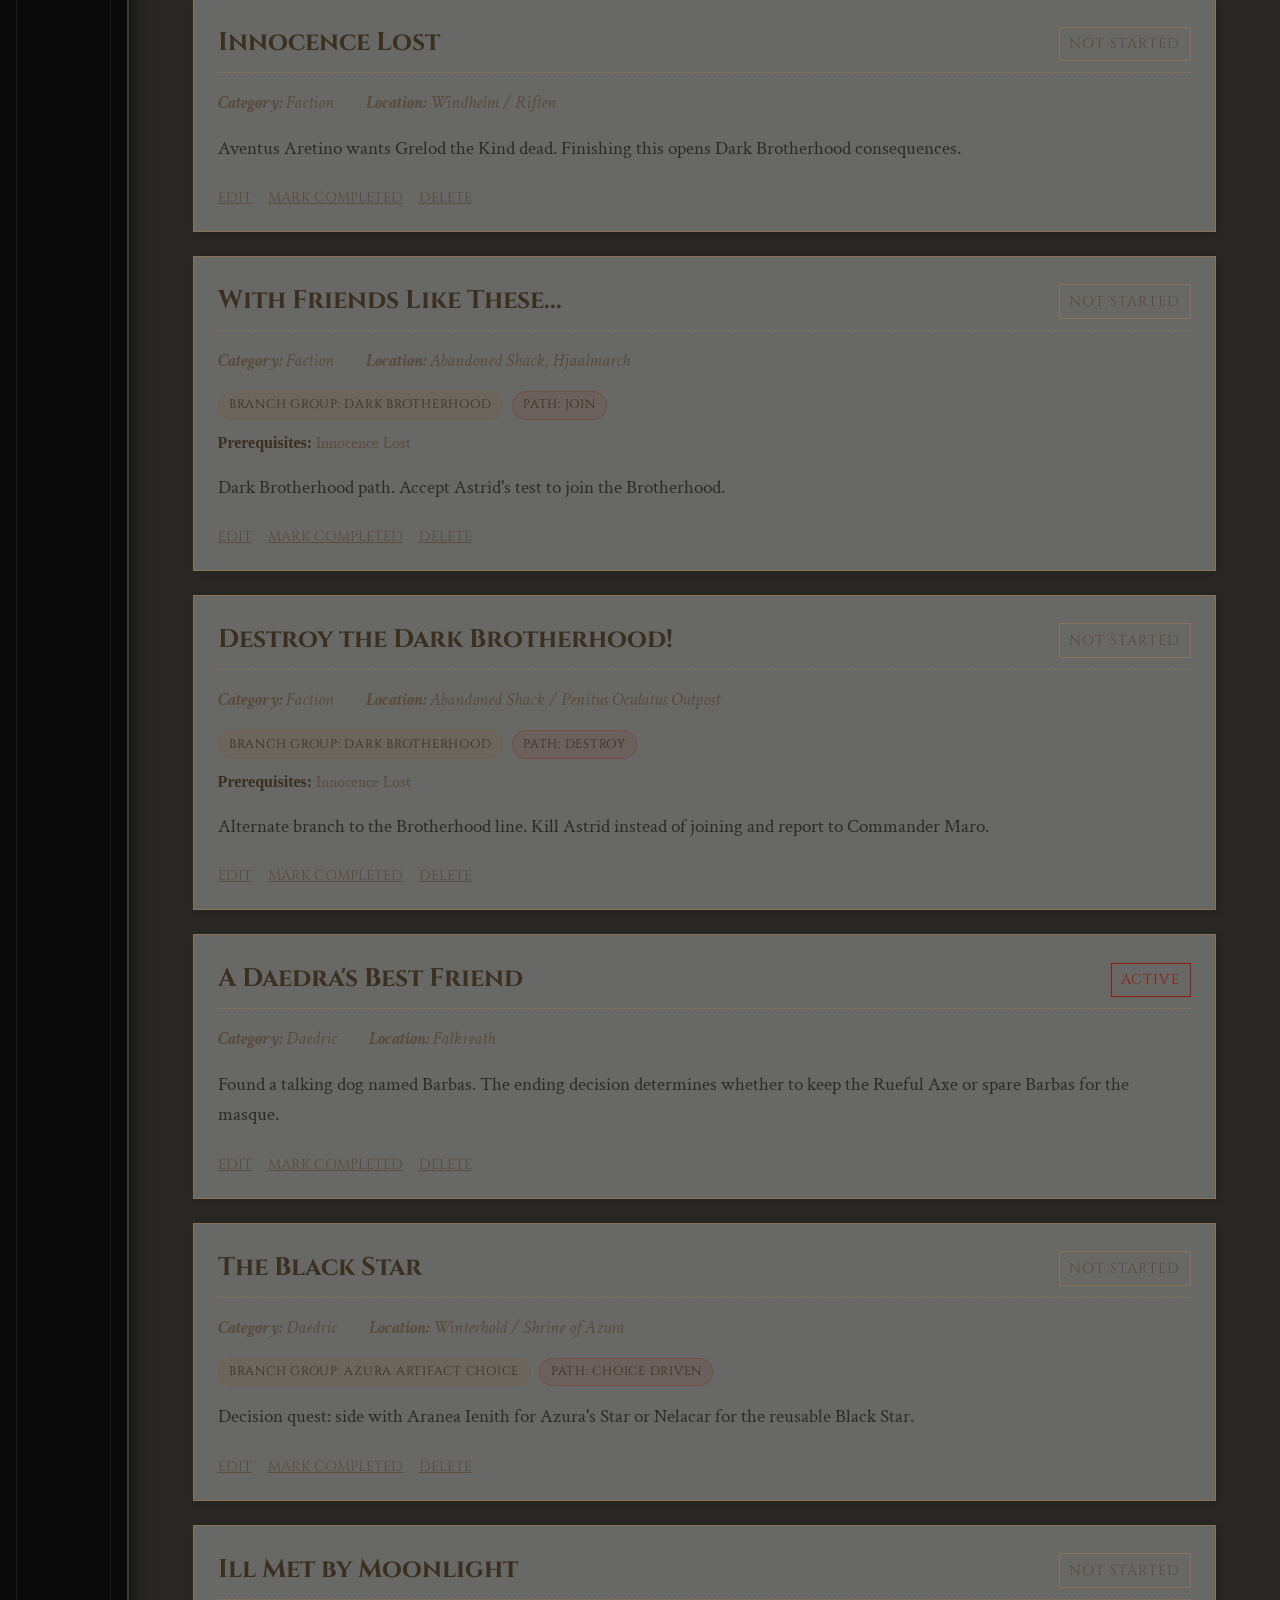
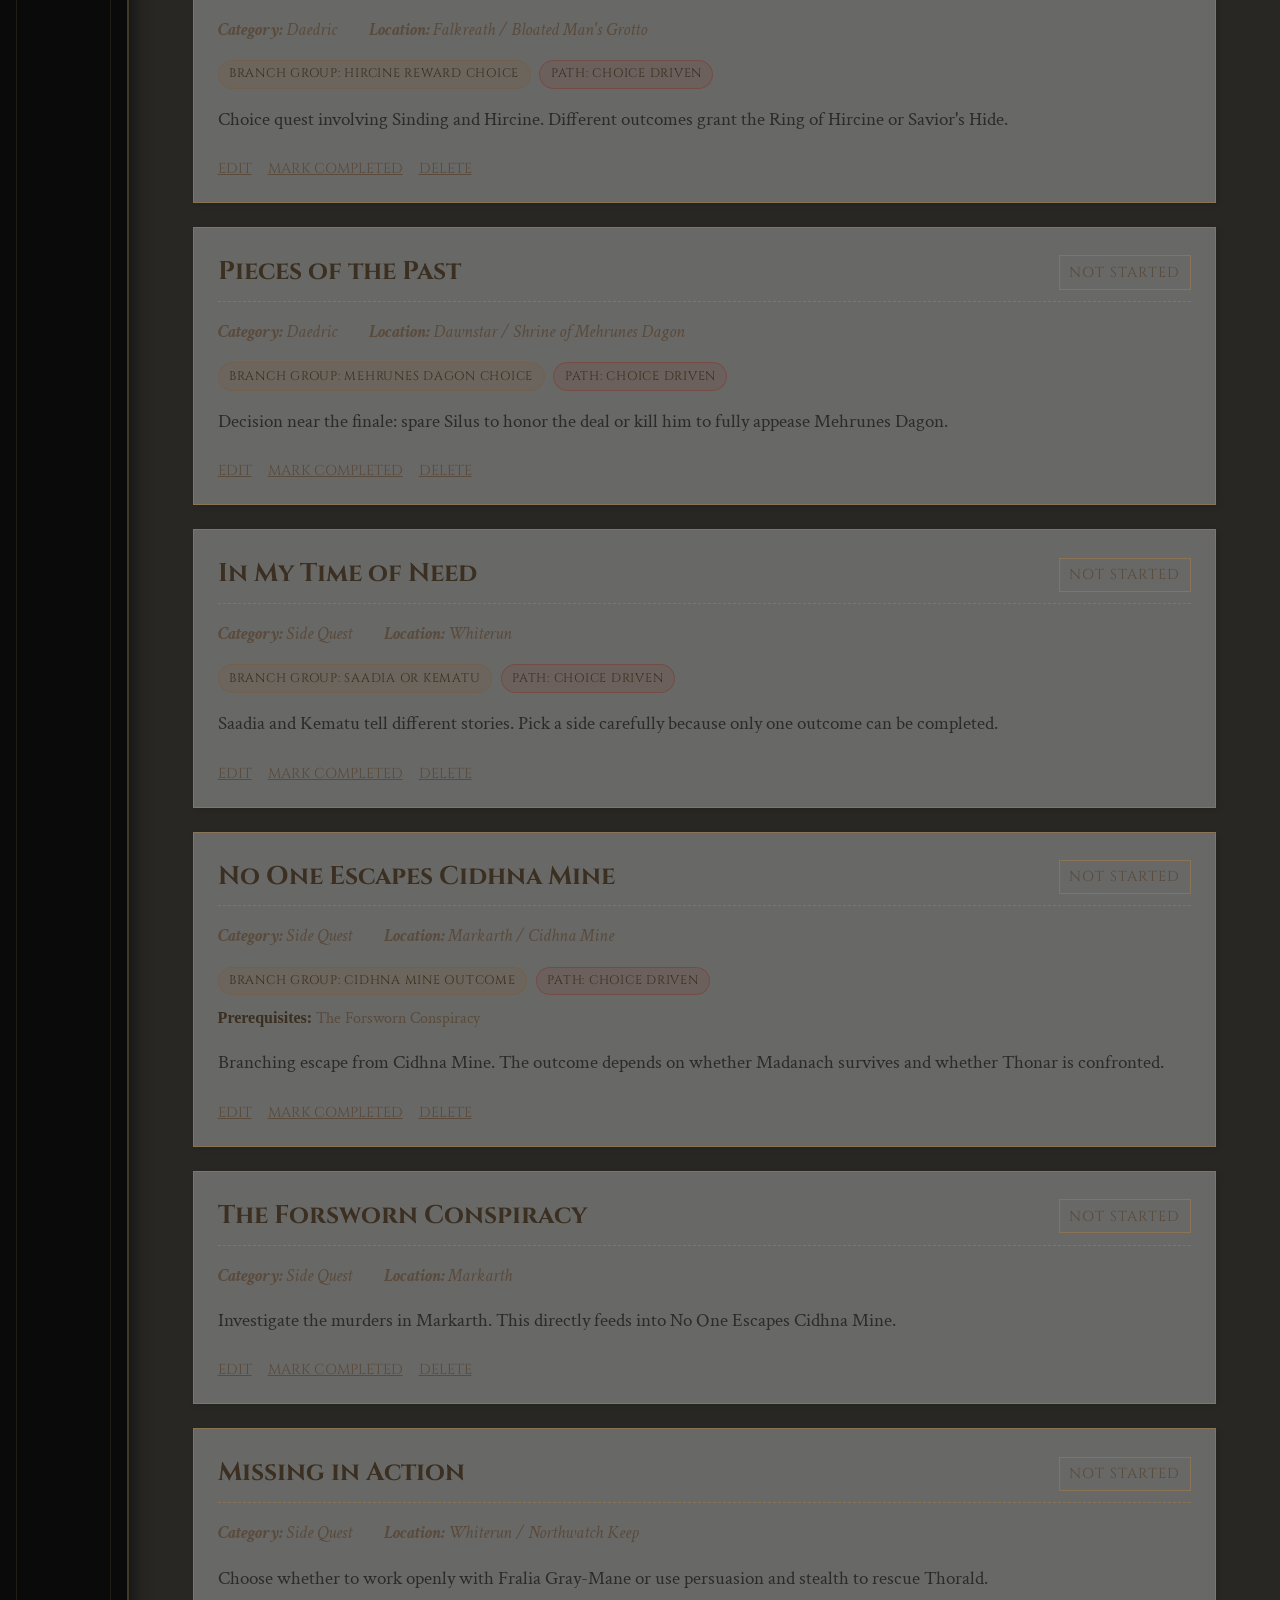
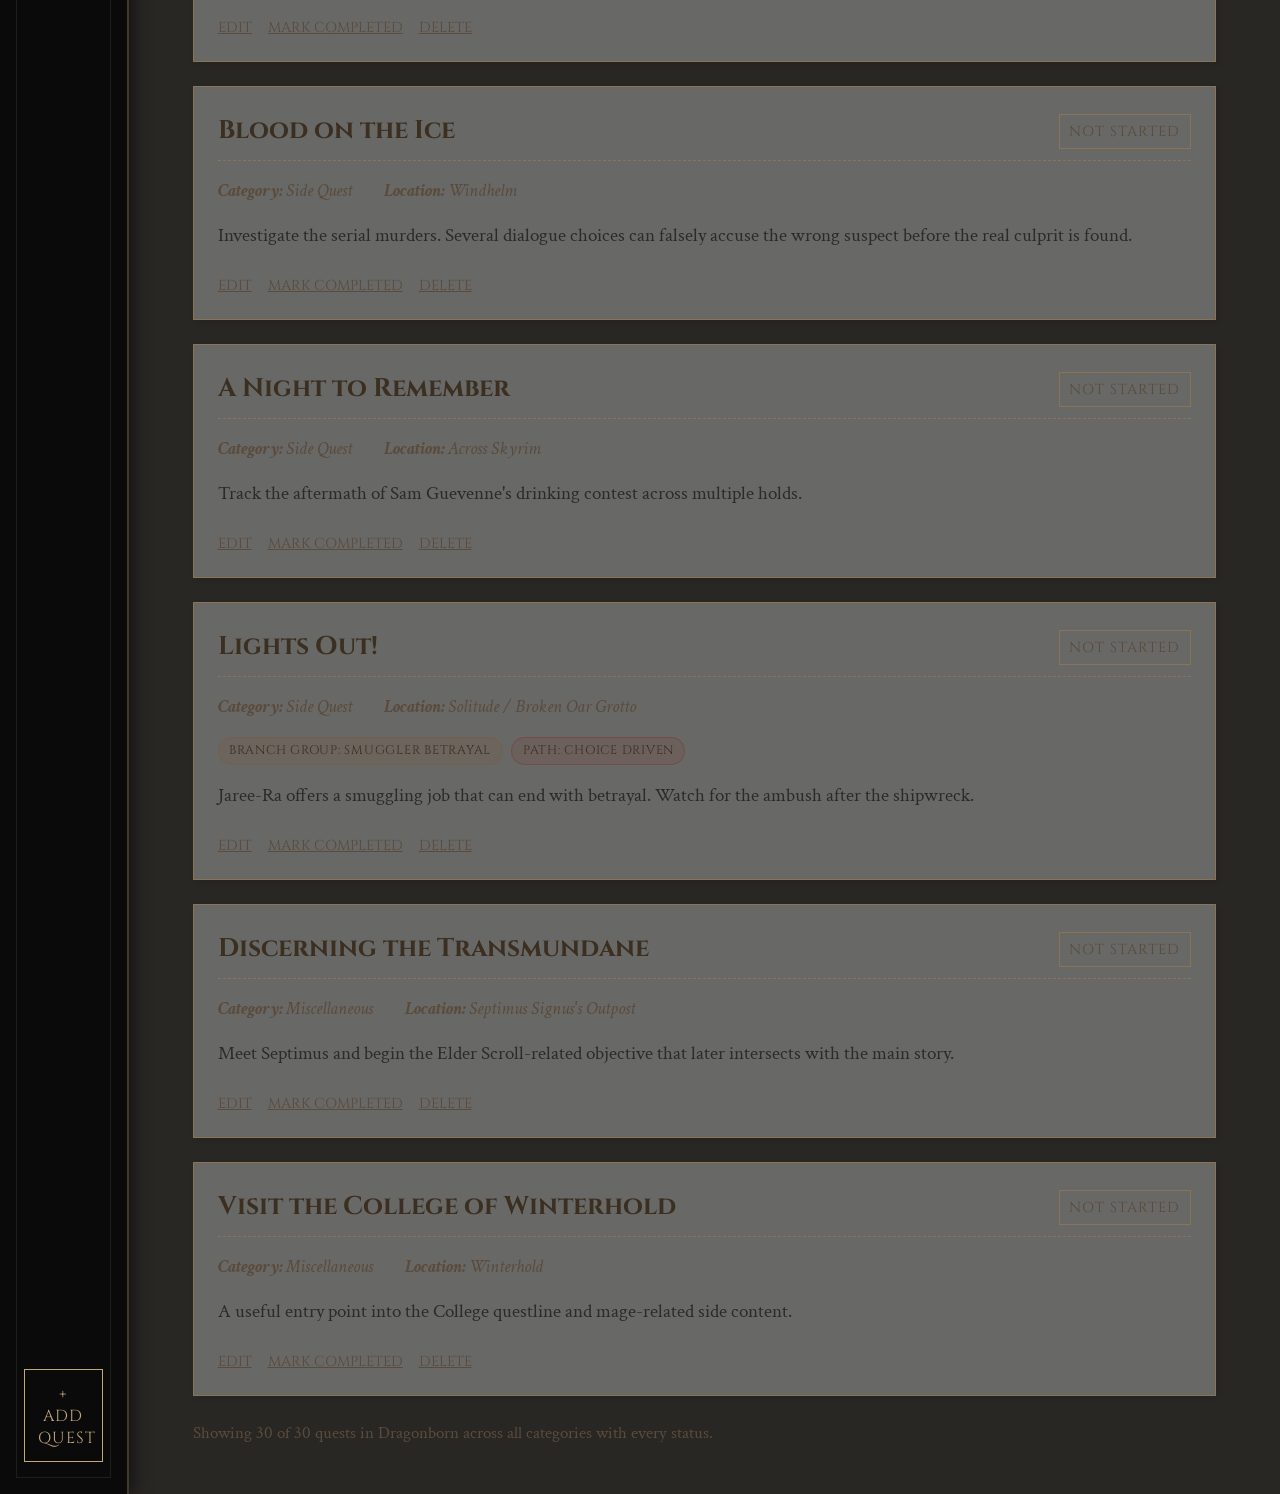
==== commit a9045503: "feat: enhance journal management with backup import/export and details rendering - Added functionali" ====
--- a/index.html
+++ b/index.html
@@ -68,11 +68,21 @@
                     </div>
                     <div class="utility-actions">
                         <button type="button" id="btn-import-quests" class="secondary-btn">Import Journal</button>
+                        <button type="button" id="btn-import-backup" class="secondary-btn">Import Backup</button>
                         <button type="button" id="btn-export-quests" class="secondary-btn">Export Journal</button>
+                        <button type="button" id="btn-export-backup" class="secondary-btn">Export Backup</button>
                         <button type="button" id="btn-reset-quests" class="secondary-btn danger-btn">Reset Journal</button>
                     </div>
                 </div>
             </header>
+
+            <section class="journal-details-panel" aria-labelledby="journal-details-title">
+                <div class="journal-details-header">
+                    <h3 id="journal-details-title">Journal Details</h3>
+                    <p>Quest counts and last-updated timestamps for each playthrough.</p>
+                </div>
+                <ul id="journal-details-list" class="journal-details-list"></ul>
+            </section>
 
             <div class="quest-list-container">
                 <ul id="quest-list" class="quest-list">
@@ -87,6 +97,7 @@
     </div>
 
     <input type="file" id="import-quests-input" accept=".json,application/json" hidden>
+    <input type="file" id="import-backup-input" accept=".json,application/json" hidden>
 
     <!-- Add/Edit Quest Modal -->
     <div id="quest-modal" class="modal hidden" role="dialog" aria-modal="true" aria-labelledby="modal-title" aria-describedby="quest-form-help">
--- a/styles.css
+++ b/styles.css
@@ -307,6 +307,85 @@
     color: #6a5b4c;
 }
 
+.journal-details-panel {
+    position: relative;
+    z-index: 1;
+    margin-bottom: 2rem;
+    padding: 1.2rem 1.35rem;
+    border: 1px solid rgba(90, 75, 60, 0.32);
+    background: rgba(255, 248, 235, 0.42);
+    box-shadow: 0 10px 24px rgba(59, 47, 33, 0.08);
+}
+
+.journal-details-header {
+    display: flex;
+    justify-content: space-between;
+    gap: 1rem;
+    align-items: baseline;
+    margin-bottom: 1rem;
+    flex-wrap: wrap;
+}
+
+.journal-details-header h3 {
+    font-size: 1.2rem;
+    text-transform: uppercase;
+    letter-spacing: 0.08em;
+    color: #3b2f21;
+}
+
+.journal-details-header p {
+    color: #5a4b3c;
+    font-size: 1rem;
+}
+
+.journal-details-list {
+    list-style: none;
+    display: grid;
+    grid-template-columns: repeat(auto-fit, minmax(14rem, 1fr));
+    gap: 0.9rem;
+}
+
+.journal-detail-card {
+    border: 1px solid rgba(90, 75, 60, 0.25);
+    background: rgba(255, 255, 255, 0.34);
+    padding: 0.95rem 1rem;
+    display: flex;
+    flex-direction: column;
+    gap: 0.55rem;
+}
+
+.journal-detail-card.active {
+    border-color: rgba(139, 30, 16, 0.4);
+    box-shadow: inset 0 0 0 1px rgba(139, 30, 16, 0.12);
+}
+
+.journal-detail-card h4 {
+    font-size: 1rem;
+    color: #3b2f21;
+}
+
+.journal-detail-meta,
+.journal-detail-updated {
+    color: #5a4b3c;
+    font-size: 0.98rem;
+}
+
+.journal-detail-counts {
+    display: flex;
+    flex-wrap: wrap;
+    gap: 0.5rem;
+}
+
+.journal-detail-counts span {
+    display: inline-flex;
+    align-items: center;
+    padding: 0.2rem 0.55rem;
+    background: rgba(59, 47, 33, 0.08);
+    border: 1px solid rgba(59, 47, 33, 0.16);
+    font-size: 0.86rem;
+    color: #3b2f21;
+}
+
 /* Quest List */
 .quest-list-container {
     position: relative;
@@ -634,6 +713,10 @@
         align-items: flex-start;
         gap: 0.75rem;
     }
+    .journal-details-header {
+        flex-direction: column;
+        align-items: flex-start;
+    }
     .quest-tags {
         gap: 0.45rem;
     }
